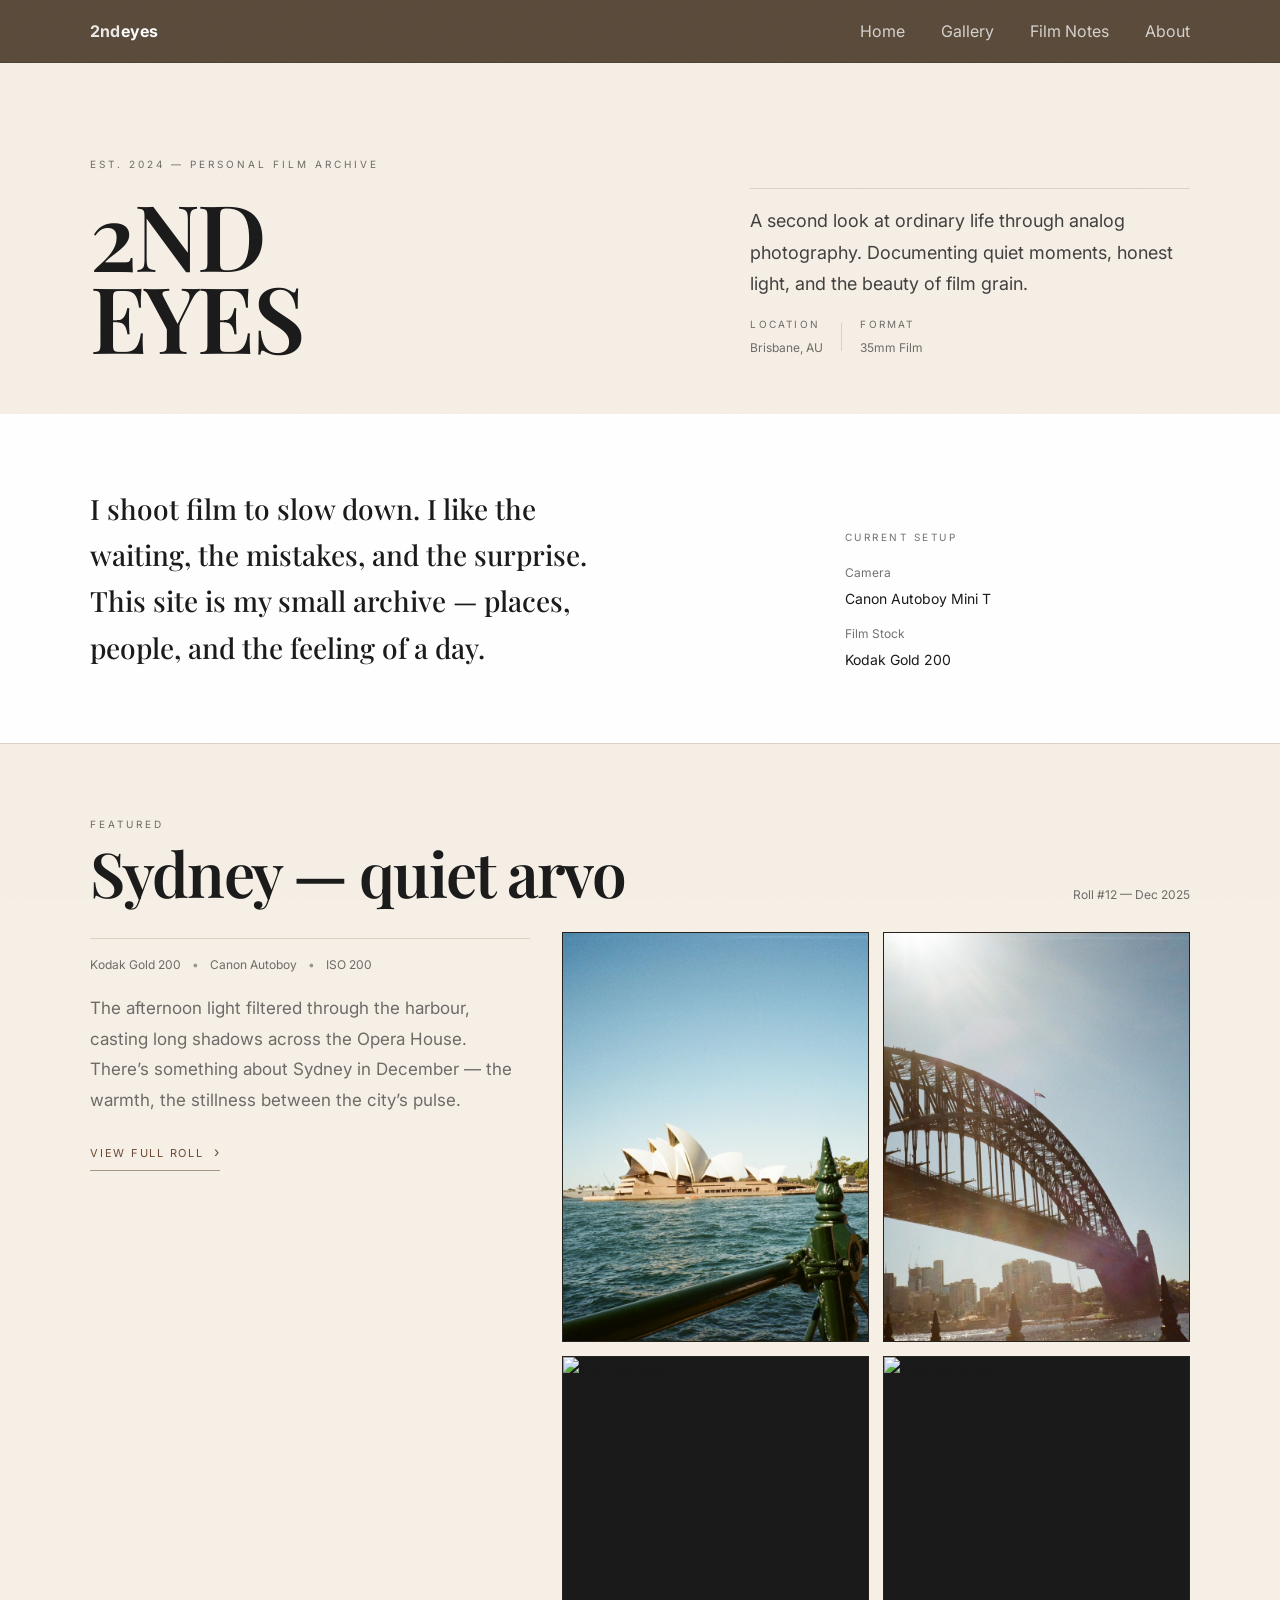
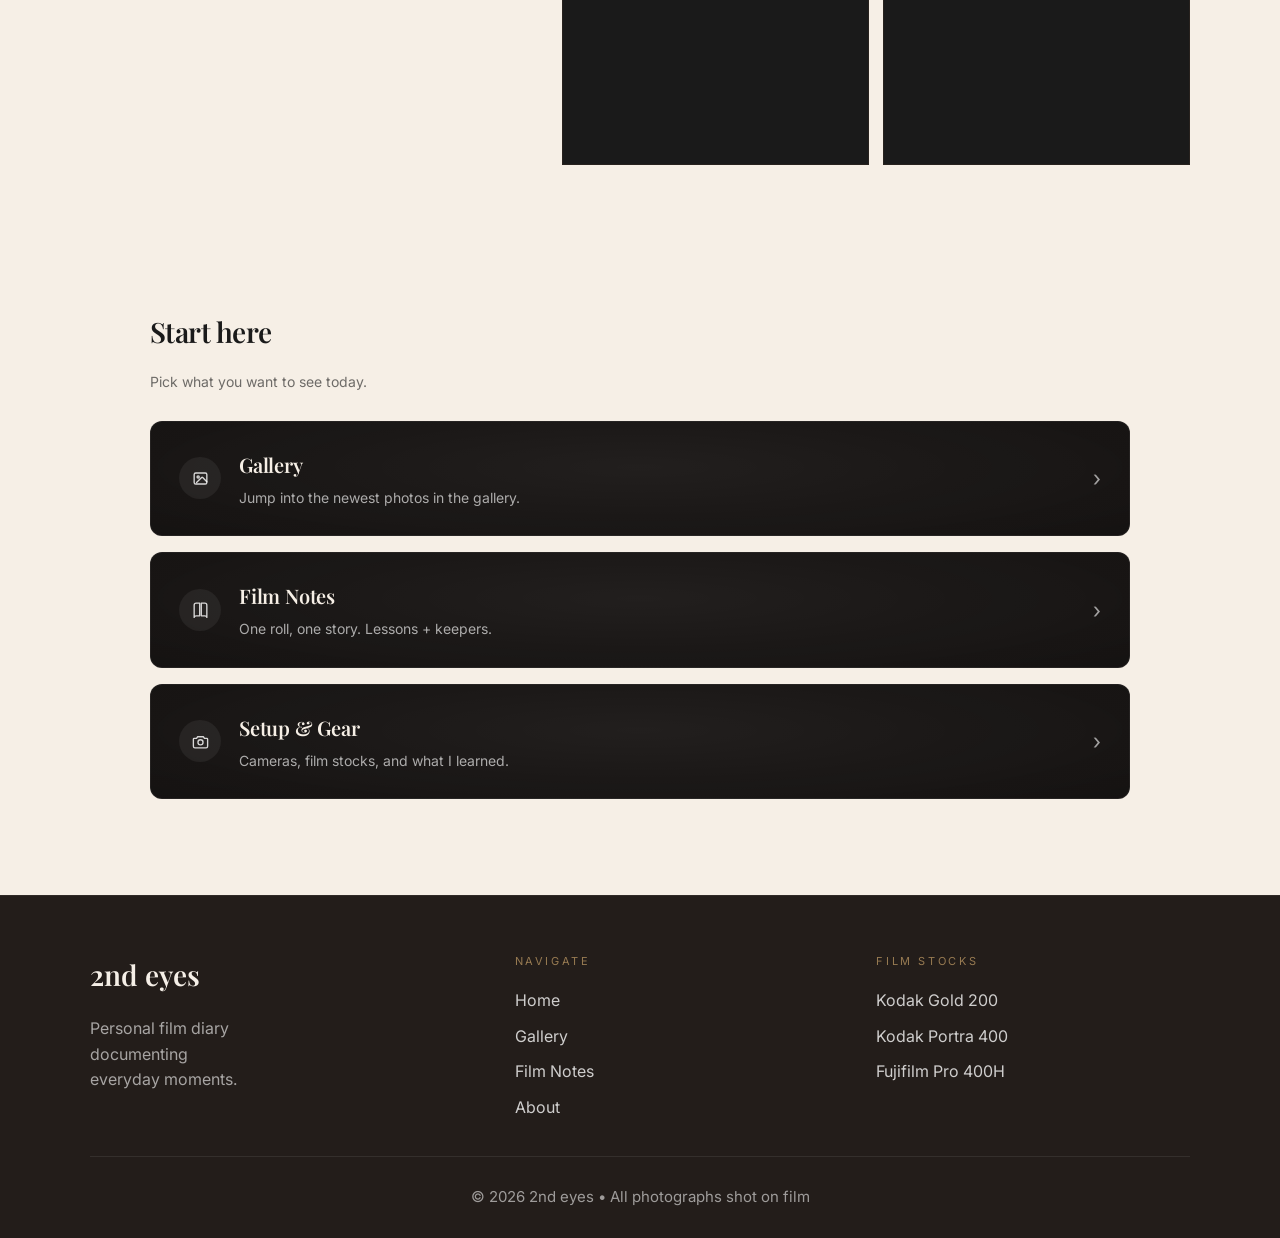
==== index.html @ 4e2528cc "update gallery layout and add new photos" ====
<!DOCTYPE html>
<html lang="en">
    <head>
        <link rel="preconnect" href="https://fonts.googleapis.com" />
        <link rel="preconnect" href="https://fonts.gstatic.com" crossorigin />
        <link
            href="https://fonts.googleapis.com/css2?family=Inter:wght@400;500;600;700&family=Playfair+Display:wght@500;600;700&display=swap"
            rel="stylesheet"
        />
        <meta charset="utf-8" />
        <meta name="viewport" content="width=device-width, initial-scale=1" />
        <title>2nd eyes — Film Diary</title>
        <link rel="stylesheet" href="css/base.css" />
        <link rel="stylesheet" href="css/layout.css" />
        <link rel="stylesheet" href="css/components.css" />
        <link rel="stylesheet" href="css/pages/home.css" />
    </head>
    <body>
        <header class="site-header">
            <div class="container header-inner">
                <a class="brand" href="index.html">
                    <span class="brand-mark">2nd</span
                    ><span class="brand-name">eyes</span>
                </a>

                <nav class="nav">
                    <a href="index.html">Home</a>
                    <a href="html/gallery.html">Gallery</a>
                    <a href="html/notes.html">Film Notes</a>
                    <a href="html/about.html">About</a>
                </nav>
            </div>
        </header>

        <main>
            <!-- HERO (editorial) -->
            <section class="home-hero">
                <div class="container home-hero-inner">
                    <div class="hero-left">
                        <p class="hero-kicker">
                            EST. 2024 — PERSONAL FILM ARCHIVE
                        </p>
                        <h1 class="hero-title">
                            2ND<br />
                            EYES
                        </h1>
                    </div>

                    <div class="hero-right">
                        <div class="hero-rule"></div>
                        <p class="hero-lede">
                            A second look at ordinary life through analog
                            photography. Documenting quiet moments, honest
                            light, and the beauty of film grain.
                        </p>

                        <div class="hero-meta">
                            <div class="meta-block">
                                <p class="meta-label">Location</p>
                                <p class="meta-value">Brisbane, AU</p>
                            </div>
                            <span class="meta-divider"></span>
                            <div class="meta-block">
                                <p class="meta-label">Format</p>
                                <p class="meta-value">35mm Film</p>
                            </div>
                        </div>
                    </div>
                </div>
            </section>

            <!-- STATEMENT -->
            <section class="home-statement">
                <div class="container statement-inner">
                    <div class="statement-left">
                        <p class="statement-text">
                            I shoot film to slow down. I like the waiting, the
                            mistakes, and the surprise. This site is my small
                            archive — places, people, and the feeling of a day.
                        </p>
                    </div>

                    <aside class="statement-right">
                        <p class="side-kicker">CURRENT SETUP</p>

                        <div class="side-item">
                            <p class="side-label">Camera</p>
                            <p class="side-value">Canon Autoboy Mini T</p>
                        </div>

                        <div class="side-item">
                            <p class="side-label">Film Stock</p>
                            <p class="side-value">Kodak Gold 200</p>
                        </div>
                    </aside>
                </div>
            </section>

            <!-- FEATURED ROLL -->
            <section class="home-featured">
                <div class="container featured-inner">
                    <header class="featured-head">
                        <div>
                            <p class="featured-kicker">FEATURED</p>
                            <h2 class="featured-title">Sydney — quiet arvo</h2>
                        </div>
                        <p class="featured-date">Roll #12 — Dec 2025</p>
                    </header>

                    <div class="featured-body">
                        <div class="featured-text">
                            <div class="featured-toprule"></div>

                            <p class="featured-spec">
                                Kodak Gold 200 <span>•</span> Canon Autoboy
                                <span>•</span> ISO 200
                            </p>

                            <p class="featured-desc">
                                The afternoon light filtered through the
                                harbour, casting long shadows across the Opera
                                House. There’s something about Sydney in
                                December — the warmth, the stillness between the
                                city’s pulse.
                            </p>

                            <a
                                class="featured-link"
                                href="html/notes.html#roll-01"
                            >
                                View full roll <span class="arrow">›</span>
                            </a>
                        </div>

                        <div class="featured-grid">
                            <a class="shot" href="html/gallery.html">
                                <img
                                    src="assets/sydney/IMG_2700.JPG"
                                    alt="Sydney shot 1"
                                />
                            </a>
                            <a class="shot" href="html/gallery.html">
                                <img
                                    src="assets/sydney/IMG_2701.JPG"
                                    alt="Sydney shot 2"
                                />
                            </a>
                            <a class="shot" href="html/gallery.html">
                                <img
                                    src="assets/syd1.jpg"
                                    alt="Sydney shot 3"
                                />
                            </a>
                            <a class="shot" href="html/gallery.html">
                                <img
                                    src="assets/river1.jpg"
                                    alt="Sydney shot 4"
                                />
                            </a>
                        </div>
                    </div>
                </div>
            </section>

            <!-- START HERE (像 Figma 的三條深色選單) -->
            <!-- START HERE (像 Figma 的三條深色選單) -->
            <section class="home-start">
                <div class="container">
                    <div class="section-head">
                        <h2>Start here</h2>
                        <p class="muted">Pick what you want to see today.</p>
                    </div>

                    <div class="start-list">
                        <a class="start-item" href="html/gallery.html#latest">
                            <div class="start-left">
                                <span class="start-icon" aria-hidden="true">
                                    <svg
                                        viewBox="0 0 24 24"
                                        fill="none"
                                        stroke="currentColor"
                                        stroke-width="1.7"
                                        stroke-linecap="round"
                                        stroke-linejoin="round"
                                    >
                                        <rect
                                            x="4"
                                            y="5"
                                            width="16"
                                            height="14"
                                            rx="2"
                                        ></rect>
                                        <circle cx="9" cy="10" r="1.4"></circle>
                                        <path
                                            d="M20 16l-5.2-5.2a1 1 0 0 0-1.4 0L7 17"
                                        ></path>
                                    </svg>
                                </span>
                                <div>
                                    <h3>Gallery</h3>
                                    <p>
                                        Jump into the newest photos in the
                                        gallery.
                                    </p>
                                </div>
                            </div>
                            <span class="start-arrow">›</span>
                        </a>

                        <a class="start-item" href="html/notes.html">
                            <div class="start-left">
                                <span class="start-icon" aria-hidden="true">
                                    <svg
                                        viewBox="0 0 24 24"
                                        fill="none"
                                        stroke="currentColor"
                                        stroke-width="1.7"
                                        stroke-linecap="round"
                                        stroke-linejoin="round"
                                    >
                                        <path
                                            d="M4 6.5A2.5 2.5 0 0 1 6.5 4H11v16H6.5A2.5 2.5 0 0 0 4 22z"
                                        ></path>
                                        <path
                                            d="M20 6.5A2.5 2.5 0 0 0 17.5 4H13v16h4.5A2.5 2.5 0 0 1 20 22z"
                                        ></path>
                                    </svg>
                                </span>
                                <div>
                                    <h3>Film Notes</h3>
                                    <p>
                                        One roll, one story. Lessons + keepers.
                                    </p>
                                </div>
                            </div>
                            <span class="start-arrow">›</span>
                        </a>

                        <a class="start-item" href="html/about.html#gear">
                            <div class="start-left">
                                <span class="start-icon" aria-hidden="true">
                                    <svg
                                        viewBox="0 0 24 24"
                                        fill="none"
                                        stroke="currentColor"
                                        stroke-width="1.7"
                                        stroke-linecap="round"
                                        stroke-linejoin="round"
                                    >
                                        <path
                                            d="M4 8h3l1.4-2h7.2L17 8h3a1 1 0 0 1 1 1v9a2 2 0 0 1-2 2H5a2 2 0 0 1-2-2V9a1 1 0 0 1 1-1z"
                                        ></path>
                                        <circle
                                            cx="12"
                                            cy="13"
                                            r="3.2"
                                        ></circle>
                                    </svg>
                                </span>
                                <div>
                                    <h3>Setup &amp; Gear</h3>
                                    <p>
                                        Cameras, film stocks, and what I
                                        learned.
                                    </p>
                                </div>
                            </div>
                            <span class="start-arrow">›</span>
                        </a>
                    </div>
                </div>
            </section>
        </main>

        <footer class="site-footer">
            <div class="container footer-inner">
                <div class="footer-top">
                    <div class="footer-brand">
                        <a class="footer-logo" href="index.html">2nd eyes</a>
                        <p class="footer-desc">
                            Personal film diary documenting everyday moments.
                        </p>
                    </div>

                    <div class="footer-col">
                        <p class="footer-heading">Navigate</p>
                        <nav class="footer-nav">
                            <a href="index.html">Home</a>
                            <a href="html/gallery.html">Gallery</a>
                            <a href="html/notes.html">Film Notes</a>
                            <a href="html/about.html">About</a>
                        </nav>
                    </div>

                    <div class="footer-col">
                        <p class="footer-heading">Film Stocks</p>
                        <div class="footer-list">
                            <p>Kodak Gold 200</p>
                            <p>Kodak Portra 400</p>
                            <p>Fujifilm Pro 400H</p>
                        </div>
                    </div>
                </div>

                <div class="footer-bottom">
                    <p>
                        © <span id="year"></span> 2nd eyes • All photographs
                        shot on film
                    </p>
                </div>
            </div>
        </footer>

        <script src="app.js"></script>
    </body>
</html>
---- css/base.css ----
:root {
    --font-sans: "Inter", system-ui, -apple-system, BlinkMacSystemFont,
        "Segoe UI", sans-serif;
    --font-serif: "Playfair Display", Georgia, serif;
    /* background */
    --bg: #f6efe6; /* 奶油白 */
    --bg-soft: #efe4d7; /* 淺一階 */

    /* paper/card */
    --paper: #ffffff; /* 卡片白 */
    --paper-soft: #fbf6ef;

    /* text */
    --text: #1a1a1a; /* 深灰黑 */
    --muted: rgba(26, 26, 26, 0.62);

    /* accent (coffee / film) */
    --accent: #6b4a34; /* 咖啡色 */
    --line: rgba(107, 74, 52, 0.18);

    /* layout */
    --radius: 18px;
    --max-width: 1100px;

    /* shadow (更乾淨，別太黑) */
    --shadow: 0 18px 50px rgba(0, 0, 0, 0.08);

    /* borders */
    --border: rgba(0, 0, 0, 0.1);
    --border-strong: rgba(0, 0, 0, 0.18);
}

* {
    box-sizing: border-box;
}

html {
    -webkit-font-smoothing: antialiased;
    -moz-osx-font-smoothing: grayscale;
}

body {
    margin: 0;
    font-family: "Inter", system-ui, sans-serif;
    background: var(--bg);
    color: var(--text);
    line-height: 1.65;
    padding-top: 64px;
    -webkit-font-smoothing: antialiased;
    text-rendering: optimizeLegibility;
}

/* 全站連結：不要底線，hover 才有變化 */
a {
    color: inherit;
    text-decoration: none;
}
a:hover {
    text-decoration: none; /* 你說不要底線 */
}

img {
    display: block;
    max-width: 100%;
}

.muted {
    color: var(--muted);
}

/* NEW: film grain (more organic, less “scanline”) */
body::before {
    content: "";
    position: fixed;
    inset: 0;
    pointer-events: none;
    z-index: 9999;
    opacity: 0.06;
    mix-blend-mode: normal;
    background-image: url("data:image/svg+xml,%3Csvg xmlns='http://www.w3.org/2000/svg' width='140' height='140'%3E%3Cfilter id='n'%3E%3CfeTurbulence type='fractalNoise' baseFrequency='.9' numOctaves='3' stitchTiles='stitch'/%3E%3C/filter%3E%3Crect width='140' height='140' filter='url(%23n)' opacity='.40'/%3E%3C/svg%3E");
}

/* subtle selection */
::selection {
    background: rgba(201, 163, 106, 0.18);
}

h1, h2, h3 {
    font-family: "Cormorant Garamond", serif;
    letter-spacing: -0.02em;
}
---- css/layout.css ----
.container {
    width: min(var(--max-width), calc(100% - 32px));
    margin: 0 auto;
}

/* header */

.site-header {
    position: fixed; /* <- fixed 才是永遠固定 */
    top: 0;
    left: 0; /* 保險 */
    right: 0; /* 保險 */
    width: 100%; /* 重點：整條滿版 */
    display: block; /* 保險 */

    background: #5a4a3a; /* 你想要的那個深棕 */
    border-bottom: 1px solid rgba(0, 0, 0, 0.12);

    backdrop-filter: none; /* 不要 blur */
    z-index: 1000;
}

.header-inner {
    display: flex;
    align-items: center;
    justify-content: space-between;
    padding: 18px 0;
}

/* section */
.section {
    padding: 36px 0;
}

.page-head {
    padding: 32px 0 12px;
}
---- css/components.css ----
/* brand */
.brand {
    color: rgba(255, 255, 255, 0.88); /* 米白 */
    font-weight: 700;
    letter-spacing: 0.2px;
}
.brand-mark {
    color: inherit;
}

.brand-name {
    color: #ffffff;
}

/* nav */
.nav {
    display: flex;
    gap: 36px;
    flex-wrap: nowrap;
}

.nav a {
    color: rgba(255, 255, 255, 0.75);
    padding: 0; /* 不要 pill */
    border-radius: 0;
    background: transparent;
    text-decoration: none;
}

.nav a:hover {
    color: rgba(255, 255, 255, 0.92);
    text-decoration: none; /* 重要：壓掉你全域 a:hover 的 underline */
}

.nav a.active {
    color: rgba(255, 255, 255, 0.92);
    font-weight: 600;
    text-decoration: none;
}

/* buttons */
.btn {
    padding: 10px 14px;
    border-radius: 999px;
    border: 1px solid var(--line);
    background: rgba(201, 163, 106, 0.15);
    color: var(--text);
    cursor: pointer;
}

.btn.ghost {
    background: transparent;
}

/* cards */
.card {
    background: var(--paper);
    border-radius: var(--radius);
    padding: 16px;
    box-shadow: var(--shadow);
}

.film-frame {
    background: var(--paper);
    border: 1px solid var(--border);
    box-shadow: var(--shadow);
}

/* film holes (left side) */
.film-frame::before {
    content: "";
    position: absolute;
    left: 12px;
    top: 14px;
    bottom: 14px;
    width: 10px;
    border-radius: 999px;
    background: repeating-linear-gradient(
        to bottom,
        rgba(0, 0, 0, 0.55) 0 10px,
        transparent 10px 18px
    );
    opacity: 0.55;
}

/* inner padding zone */
.film-frame .film-inner {
    padding: 18px 18px 18px 36px;
}

.title-link {
    display: inline-block;
    transition: transform 0.18s ease, opacity 0.18s ease;
    transform-origin: left center;
}
.title-link:hover {
    transform: scale(1.03);
}

/* ======================
   Footer
   ====================== */

   .site-footer {
    background: #231d1a;
    color: rgba(255, 255, 255, 0.82);
    padding: 56px 0 28px;
    border-top: 1px solid rgba(255, 255, 255, 0.06);
}

.footer-inner {
    display: flex;
    flex-direction: column;
    gap: 36px;
}

.footer-top {
    display: grid;
    grid-template-columns: 1.2fr 1fr 1fr;
    gap: 48px;
    align-items: start;
}

.footer-logo {
    font-family: var(--font-serif);
    font-size: 28px;
    font-weight: 600;
    color: #f5efe7;
    text-decoration: none;
    display: inline-block;
    margin-bottom: 18px;
}

.footer-desc {
    margin: 0;
    max-width: 16ch;
    font-family: var(--font-sans);
    font-size: 16px;
    line-height: 1.6;
    color: rgba(255, 255, 255, 0.6);
}

.footer-heading {
    margin: 0 0 18px;
    font-family: var(--font-sans);
    font-size: 11px;
    letter-spacing: 0.24em;
    text-transform: uppercase;
    color: rgba(201, 163, 106, 0.7);
}

.footer-nav,
.footer-list {
    display: flex;
    flex-direction: column;
    gap: 10px;
}

.footer-nav a,
.footer-list p {
    margin: 0;
    font-family: var(--font-sans);
    font-size: 16px;
    line-height: 1.6;
    color: rgba(255, 255, 255, 0.78);
    text-decoration: none;
}

.footer-nav a:hover {
    color: #c9a36a;
}

.footer-bottom {
    border-top: 1px solid rgba(255, 255, 255, 0.08);
    padding-top: 28px;
    text-align: center;
}

.footer-bottom p {
    margin: 0;
    font-family: var(--font-sans);
    font-size: 15px;
    color: rgba(255, 255, 255, 0.56);
}

/* responsive */
@media (max-width: 900px) {
    .footer-top {
        grid-template-columns: 1fr;
        gap: 32px;
    }

    .footer-desc {
        max-width: 28ch;
    }

    .footer-bottom {
        text-align: left;
    }
}
---- css/pages/home.css ----
/* ===========================
   Home — Figma editorial layout
   (paste at bottom of home.css)
   =========================== */

/* Sections */
.home-hero,
.home-featured,
.home-start {
    background: var(--bg);
}

.home-hero {
    padding: 92px 0 56px;
}

.home-statement {
    background: var(--paper);
    padding: 72px 0;
}

.home-featured {
    border-top: 1px solid var(--line);
    padding: 72px 0;
}

.home-start {
    padding: 72px 0 96px;
}
.home-start .container {
    max-width: 980px;
}

/* === 12-col grid === */
.home-hero-inner,
.statement-inner,
.featured-body {
    display: grid;
    grid-template-columns: repeat(12, minmax(0, 1fr));
    gap: 32px;
    align-items: end;
}

/* HERO */
.hero-left {
    grid-column: 1 / span 7;
}

.hero-right {
    grid-column: 8 / span 5;
    display: flex;
    flex-direction: column;
    gap: 16px;
}

.hero-kicker {
    font-size: 10px;
    letter-spacing: 0.3em;
    text-transform: uppercase;
    color: var(--muted);
    margin: 0 0 20px;
}

.hero-title {
    margin: 0;
    font-family: var(--font-serif);
    font-size: 92px;
    font-weight: 600;
    line-height: 0.9;
    letter-spacing: -0.03em;
    color: var(--text);
}

.hero-rule {
    border-top: 1px solid var(--line);
}

.hero-lede {
    margin: 0;
    font-family: var(--font-sans);
    font-size: 18px;
    font-weight: 400;
    color: var(--text);
    opacity: 0.82;
    line-height: 1.75;
    max-width: 44ch;
}
.hero-meta {
    display: flex;
    align-items: center;
    gap: 18px;
}

.hero-kicker,
.meta-label,
.meta-value,
.side-kicker,
.side-label,
.side-value,
.featured-kicker,
.featured-date,
.featured-spec,
.featured-link,
.section-head .muted {
    font-family: var(--font-sans);
}

.meta-label {
    font-size: 10px;
    letter-spacing: 0.22em;
    text-transform: uppercase;
    color: var(--muted);
    margin: 0 0 6px;
}

.meta-value {
    margin: 0;
    font-size: 12px;
    color: var(--muted);
}

.meta-divider {
    width: 1px;
    height: 28px;
    background: var(--line);
}

/* STATEMENT */
.statement-left {
    grid-column: 1 / span 8;
}

.statement-right {
    grid-column: 9 / span 4;
}

.statement-text {
    margin: 0;
    font-family: var(--font-serif);
    font-size: 28px;
    font-weight: 500;
    line-height: 1.65;
    color: var(--text);
    max-width: 30ch;
}

.side-kicker {
    margin: 0 0 18px;
    font-size: 10px;
    letter-spacing: 0.25em;
    text-transform: uppercase;
    color: var(--muted);
}

.side-item + .side-item {
    margin-top: 14px;
}

.side-label {
    margin: 0 0 4px;
    font-size: 12px;
    color: var(--muted);
}

.side-value {
    margin: 0;
    font-size: 14px;
    color: var(--text);
}

/* FEATURED */
.featured-head {
    display: flex;
    align-items: flex-end;
    justify-content: space-between;
    gap: 24px;
    margin-bottom: 28px;
}

.featured-kicker {
    margin: 0 0 10px;
    font-size: 10px;
    letter-spacing: 0.3em;
    text-transform: uppercase;
    color: var(--muted);
}

.featured-title {
    margin: 0;
    font-family: var(--font-serif);
    font-size: 62px;
    font-weight: 600;
    line-height: 1;
    letter-spacing: -0.03em;
    color: var(--text);
}

.featured-date {
    margin: 0;
    font-size: 12px;
    color: var(--muted);
}

.featured-text {
    grid-column: 1 / span 5;
    padding-top: 6px;
}

.featured-toprule {
    border-top: 1px solid var(--line);
    margin-bottom: 16px;
}

.featured-spec {
    margin: 0 0 18px;
    font-size: 12px;
    color: var(--muted);
}

.featured-spec span {
    opacity: 0.7;
    padding: 0 8px;
}
.featured-desc {
    margin: 0 0 22px;
    font-family: var(--font-sans);
    font-size: 17px;
    line-height: 1.8;
    color: var(--muted);
    max-width: 42ch;
}

.featured-link {
    display: inline-flex;
    align-items: center;
    gap: 10px;
    font-size: 11px;
    letter-spacing: 0.16em;
    text-transform: uppercase;
    color: var(--accent);
    border-bottom: 1px solid rgba(107, 74, 52, 0.55);
    padding-bottom: 6px;
    text-decoration: none;
}

.featured-link:hover {
    color: var(--text);
    border-bottom-color: var(--text);
}

.featured-link .arrow {
    font-size: 14px;
    transform: translateY(-1px);
}

.featured-grid {
    grid-column: 6 / span 7;
    display: grid;
    grid-template-columns: repeat(2, 1fr);
    gap: 14px;
}

.shot {
    display: block;
    background: #1a1a1a;
    border: 1px solid var(--line);
    overflow: hidden;
    aspect-ratio: 3 / 4;
}

.shot img {
    width: 100%;
    height: 100%;
    object-fit: cover;
    display: block;
}

/* START LIST */
.start-list {
    display: grid;
    gap: 16px;
    margin-top: 28px;
}

.start-item {
    display: flex;
    justify-content: space-between;
    align-items: center;
    gap: 18px;
    color: var(--bg);
    padding: 26px 28px;
    border-radius: 12px;
    border: 1px solid rgba(255, 255, 255, 0.06);
    text-decoration: none;
}

.start-left {
    display: flex;
    align-items: center;
    gap: 18px;
}

.start-icon {
    width: 42px;
    height: 42px;
    border-radius: 999px;
    display: grid;
    place-items: center;
    background: rgba(255, 255, 255, 0.06);
    color: rgba(255, 255, 255, 0.82);
    flex-shrink: 0;
    transition: background 180ms ease, color 180ms ease, border-color 180ms ease;
}

.start-icon svg {
    width: 19px;
    height: 19px;
    display: block;
}

.start-item h3 {
    margin: 0 0 6px;
    font-family: var(--font-serif);
    font-size: 20px;
    font-weight: 600;
    letter-spacing: -0.01em;
}

.start-item p {
    margin: 0;
    font-family: var(--font-sans);
    font-size: 14px;
    line-height: 1.6;
    color: rgba(255, 255, 255, 0.64);
}

.start-arrow {
    color: rgba(255, 255, 255, 0.6);
    font-size: 22px;
}

/* Responsive */
@media (max-width: 900px) {
    .hero-left,
    .hero-right,
    .statement-left,
    .statement-right,
    .featured-text,
    .featured-grid {
        grid-column: 1 / -1;
    }

    .home-hero {
        padding: 72px 0 48px;
    }

    .hero-title {
        font-size: 64px;
    }

    .statement-text {
        font-size: 22px;
    }

    .featured-title {
        font-size: 42px;
    }

    .start-item {
        padding: 22px 20px;
    }
}

.featured-body {
    align-items: start;
}


/* Start item hover polish */
.start-item {
    background: radial-gradient(
            120% 160% at 50% 40%,
            rgba(255, 255, 255, 0.06) 0%,
            rgba(255, 255, 255, 0.02) 40%,
            rgba(0, 0, 0, 0.55) 100%
        ),
        #141110;
}

.start-item:hover {
    transform: translateY(-2px);

    border-color: rgba(255, 255, 255, 0.12);

    background: radial-gradient(
            120% 160% at 50% 40%,
            rgba(255, 255, 255, 0.07) 0%,
            rgba(255, 255, 255, 0.02) 40%,
            rgba(0, 0, 0, 0.6) 100%
        ),
        #141110;

    box-shadow: 0 26px 70px rgba(0, 0, 0, 0.28);
}

.start-item:hover .start-icon {
    background: rgba(201, 163, 106, 0.15);
    color: #c9a36a;
}
.start-arrow {
    transition: transform 180ms ease, color 180ms ease;
}
.start-item:hover .start-arrow {
    transform: translateX(6px);
    color: #c9a36a;
}

/* ======================
START HERE HEADER
   ====================== */
   .section-head h2 {
    font-family: var(--font-serif);
    font-size: 28px;
    font-weight: 600;
    letter-spacing: -0.02em;
    margin: 0 0 8px;
}

.section-head .muted {
    font-size: 14px;
    color: var(--muted);
}
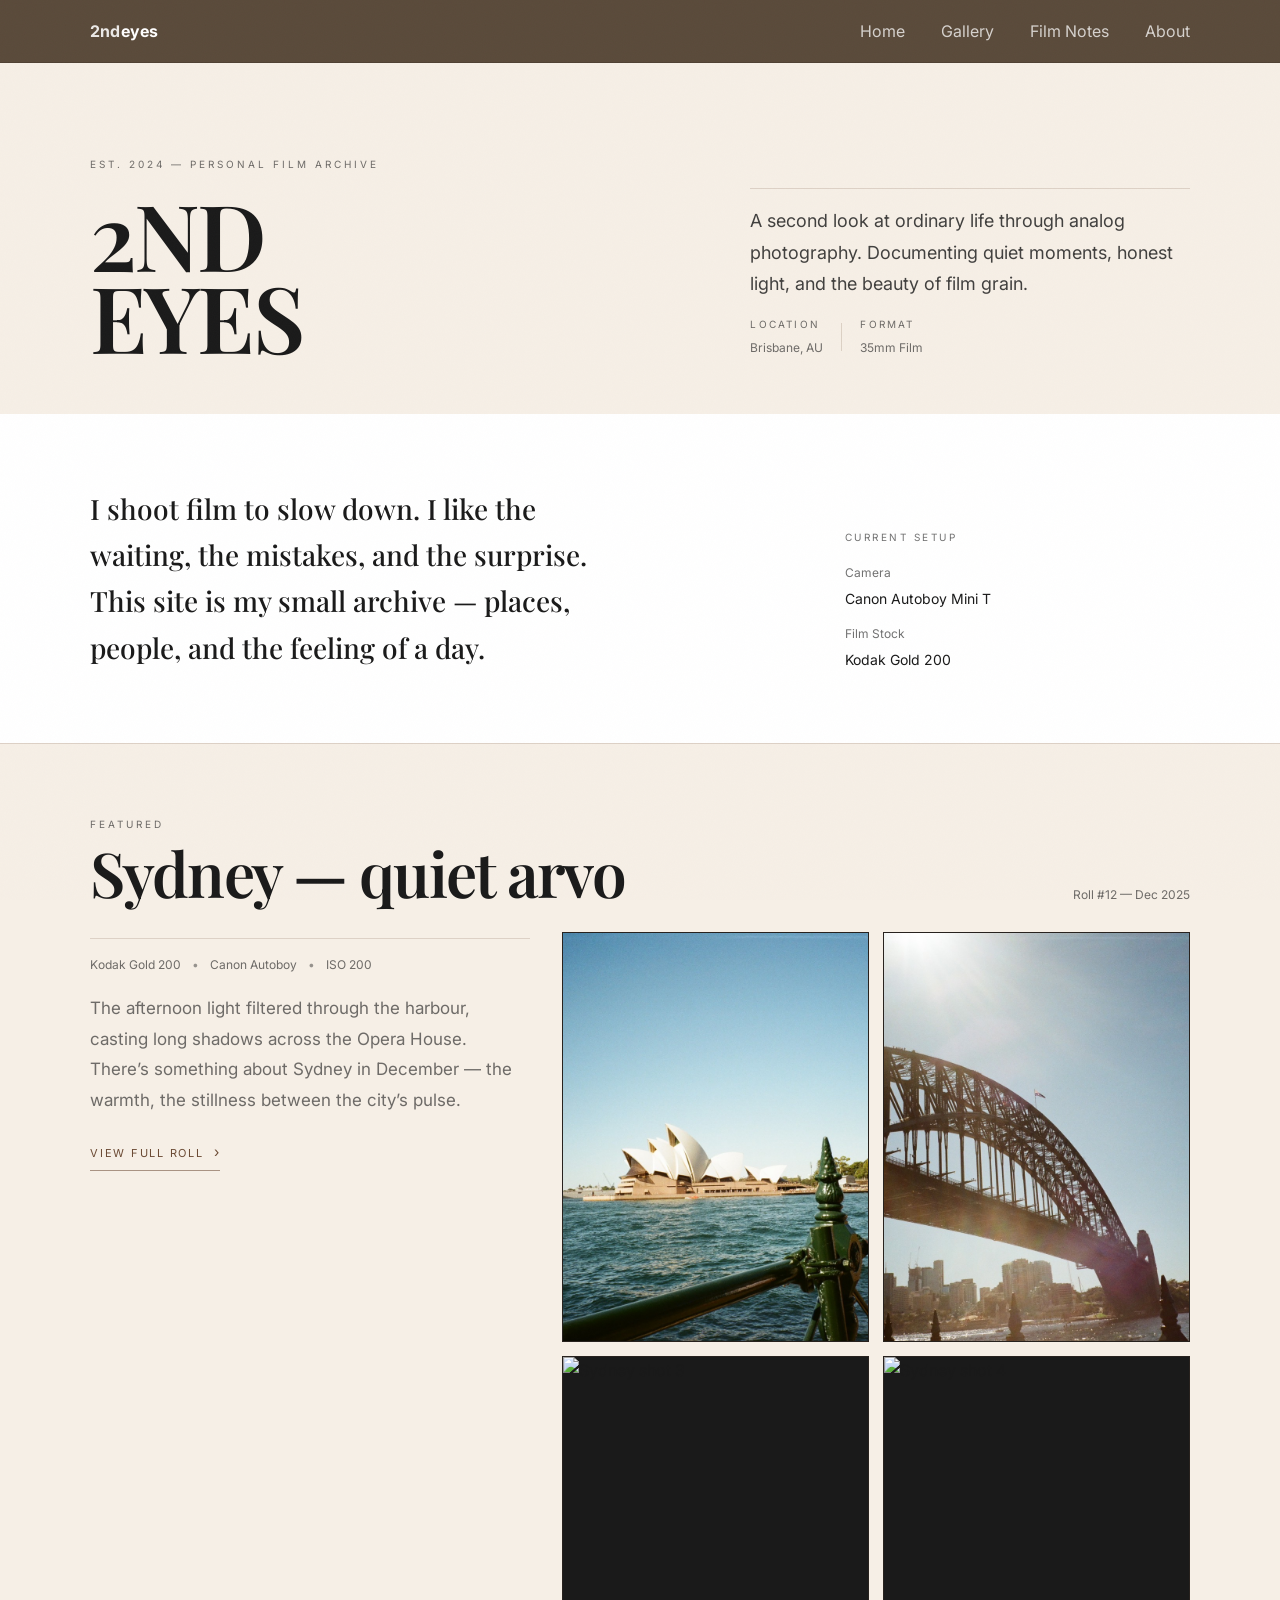
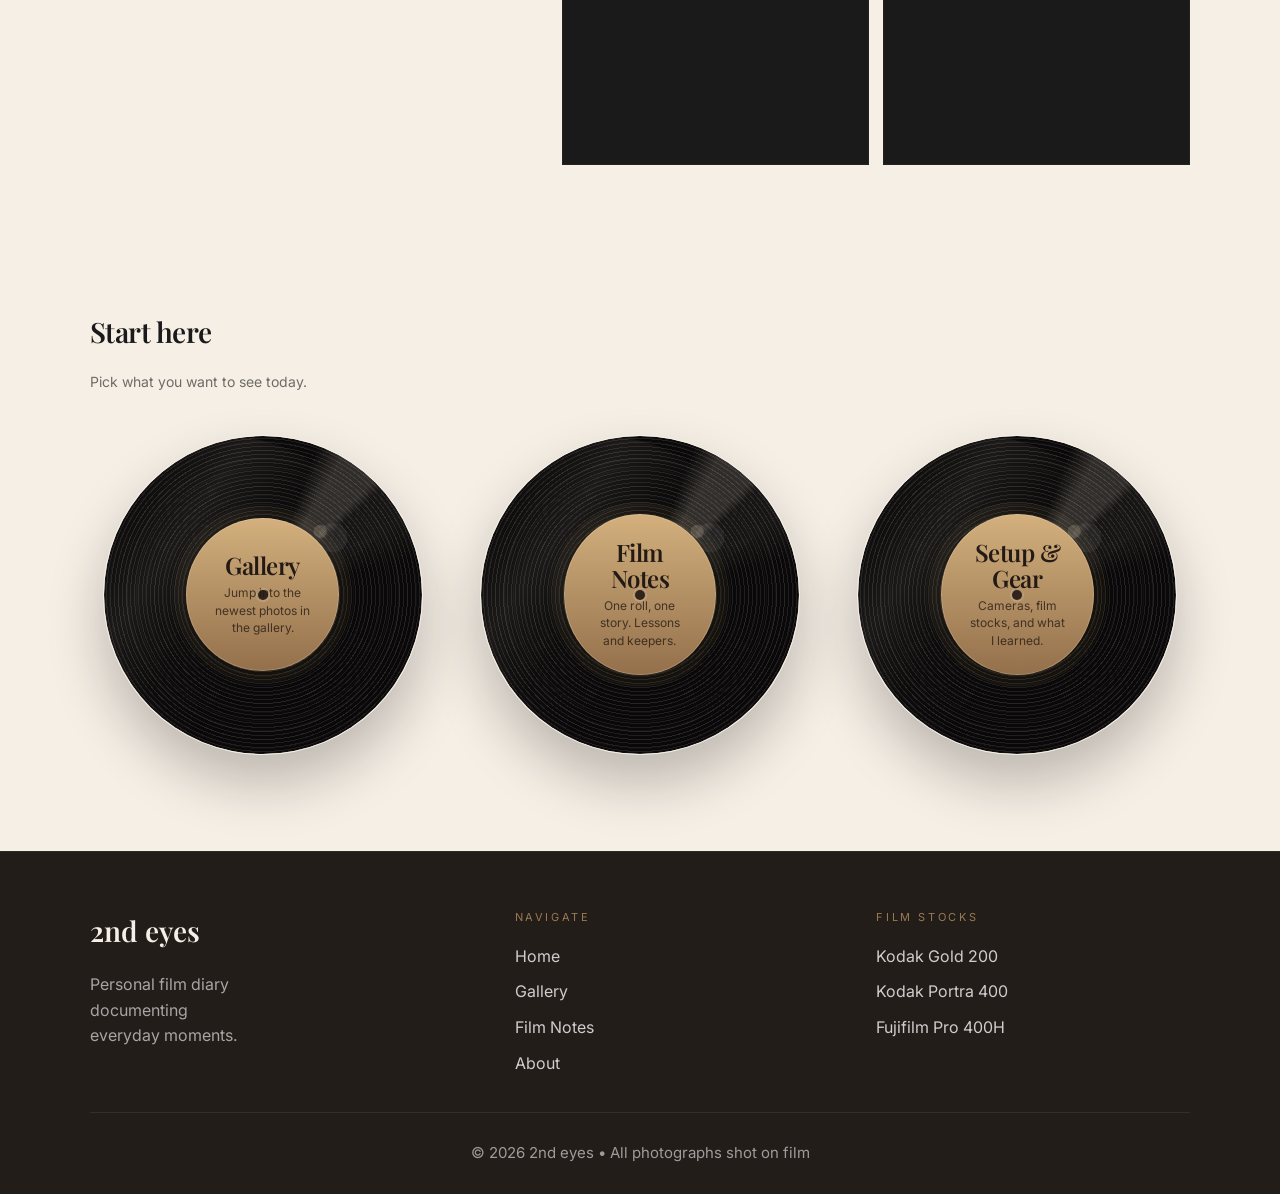
==== commit 4e110a51: "Refine homepage vinyl navigation" ====
--- a/index.html
+++ b/index.html
@@ -9,6 +9,11 @@
         />
         <meta charset="utf-8" />
         <meta name="viewport" content="width=device-width, initial-scale=1" />
+        <meta name="theme-color" content="#5a4a3a" />
+        <link rel="icon" type="image/svg+xml" href="assets/icons/favicon.svg" />
+        <link rel="icon" type="image/png" sizes="32x32" href="assets/icons/favicon-32.png" />
+        <link rel="apple-touch-icon" sizes="180x180" href="assets/icons/apple-touch-icon.png" />
+        <link rel="manifest" href="manifest.webmanifest" />
         <title>2nd eyes — Film Diary</title>
         <link rel="stylesheet" href="css/base.css" />
         <link rel="stylesheet" href="css/layout.css" />
@@ -172,100 +177,46 @@
                     </div>
 
                     <div class="start-list">
-                        <a class="start-item" href="html/gallery.html#latest">
-                            <div class="start-left">
-                                <span class="start-icon" aria-hidden="true">
-                                    <svg
-                                        viewBox="0 0 24 24"
-                                        fill="none"
-                                        stroke="currentColor"
-                                        stroke-width="1.7"
-                                        stroke-linecap="round"
-                                        stroke-linejoin="round"
-                                    >
-                                        <rect
-                                            x="4"
-                                            y="5"
-                                            width="16"
-                                            height="14"
-                                            rx="2"
-                                        ></rect>
-                                        <circle cx="9" cy="10" r="1.4"></circle>
-                                        <path
-                                            d="M20 16l-5.2-5.2a1 1 0 0 0-1.4 0L7 17"
-                                        ></path>
-                                    </svg>
+                        <a class="start-item vinyl-disc" href="html/gallery.html#latest">
+                            <span class="vinyl-surface" aria-hidden="true">
+                                <span class="vinyl-grooves"></span>
+                                <span class="vinyl-sheen"></span>
+                                <span class="vinyl-mark"></span>
+                            </span>
+                            <span class="disc-label">
+                                <span class="disc-title">Gallery</span>
+                                <span class="disc-desc">
+                                    Jump into the newest photos in the gallery.
                                 </span>
-                                <div>
-                                    <h3>Gallery</h3>
-                                    <p>
-                                        Jump into the newest photos in the
-                                        gallery.
-                                    </p>
-                                </div>
-                            </div>
-                            <span class="start-arrow">›</span>
+                            </span>
                         </a>
 
-                        <a class="start-item" href="html/notes.html">
-                            <div class="start-left">
-                                <span class="start-icon" aria-hidden="true">
-                                    <svg
-                                        viewBox="0 0 24 24"
-                                        fill="none"
-                                        stroke="currentColor"
-                                        stroke-width="1.7"
-                                        stroke-linecap="round"
-                                        stroke-linejoin="round"
-                                    >
-                                        <path
-                                            d="M4 6.5A2.5 2.5 0 0 1 6.5 4H11v16H6.5A2.5 2.5 0 0 0 4 22z"
-                                        ></path>
-                                        <path
-                                            d="M20 6.5A2.5 2.5 0 0 0 17.5 4H13v16h4.5A2.5 2.5 0 0 1 20 22z"
-                                        ></path>
-                                    </svg>
+                        <a class="start-item vinyl-disc" href="html/notes.html">
+                            <span class="vinyl-surface" aria-hidden="true">
+                                <span class="vinyl-grooves"></span>
+                                <span class="vinyl-sheen"></span>
+                                <span class="vinyl-mark"></span>
+                            </span>
+                            <span class="disc-label">
+                                <span class="disc-title">Film Notes</span>
+                                <span class="disc-desc">
+                                    One roll, one story. Lessons and keepers.
                                 </span>
-                                <div>
-                                    <h3>Film Notes</h3>
-                                    <p>
-                                        One roll, one story. Lessons + keepers.
-                                    </p>
-                                </div>
-                            </div>
-                            <span class="start-arrow">›</span>
+                            </span>
                         </a>
 
-                        <a class="start-item" href="html/about.html#gear">
-                            <div class="start-left">
-                                <span class="start-icon" aria-hidden="true">
-                                    <svg
-                                        viewBox="0 0 24 24"
-                                        fill="none"
-                                        stroke="currentColor"
-                                        stroke-width="1.7"
-                                        stroke-linecap="round"
-                                        stroke-linejoin="round"
-                                    >
-                                        <path
-                                            d="M4 8h3l1.4-2h7.2L17 8h3a1 1 0 0 1 1 1v9a2 2 0 0 1-2 2H5a2 2 0 0 1-2-2V9a1 1 0 0 1 1-1z"
-                                        ></path>
-                                        <circle
-                                            cx="12"
-                                            cy="13"
-                                            r="3.2"
-                                        ></circle>
-                                    </svg>
+                        <a class="start-item vinyl-disc" href="html/about.html#gear">
+                            <span class="vinyl-surface" aria-hidden="true">
+                                <span class="vinyl-grooves"></span>
+                                <span class="vinyl-sheen"></span>
+                                <span class="vinyl-mark"></span>
+                            </span>
+                            <span class="disc-label">
+                                <span class="disc-title">Setup &amp; Gear</span>
+                                <span class="disc-desc">
+                                    Cameras, film stocks, and what I learned.
                                 </span>
-                                <div>
-                                    <h3>Setup &amp; Gear</h3>
-                                    <p>
-                                        Cameras, film stocks, and what I
-                                        learned.
-                                    </p>
-                                </div>
-                            </div>
-                            <span class="start-arrow">›</span>
+                            </span>
                         </a>
                     </div>
                 </div>
--- a/css/base.css
+++ b/css/base.css
@@ -88,4 +88,48 @@
 h1, h2, h3 {
     font-family: "Cormorant Garamond", serif;
     letter-spacing: -0.02em;
-}+}
+
+/* custom cursor (desktop only) */
+@media (hover: hover) and (pointer: fine) {
+    html.has-custom-cursor,
+    html.has-custom-cursor body,
+    html.has-custom-cursor a,
+    html.has-custom-cursor button,
+    html.has-custom-cursor input,
+    html.has-custom-cursor textarea,
+    html.has-custom-cursor select,
+    html.has-custom-cursor [role="button"] {
+        cursor: none !important;
+    }
+
+    .custom-cursor {
+        position: fixed;
+        left: 0;
+        top: 0;
+        width: 16px;
+        height: 16px;
+        border-radius: 50%;
+        pointer-events: none;
+        z-index: 10000;
+        transform: translate(-50%, -50%);
+        background: rgba(107, 74, 52, 0.26);
+        border: 1px solid rgba(107, 74, 52, 0.6);
+        box-shadow: 0 0 0 8px rgba(107, 74, 52, 0.08);
+        transition: width 160ms ease, height 160ms ease, background 160ms ease,
+            border-color 160ms ease, box-shadow 160ms ease, opacity 160ms ease;
+        opacity: 0;
+    }
+
+    .custom-cursor.is-visible {
+        opacity: 1;
+    }
+
+    .custom-cursor.is-active {
+        width: 30px;
+        height: 30px;
+        background: rgba(201, 163, 106, 0.34);
+        border-color: rgba(201, 163, 106, 0.95);
+        box-shadow: 0 0 0 12px rgba(201, 163, 106, 0.14);
+    }
+}
--- a/css/pages/home.css
+++ b/css/pages/home.css
@@ -28,7 +28,7 @@
     padding: 72px 0 96px;
 }
 .home-start .container {
-    max-width: 980px;
+    max-width: 1180px;
 }
 
 /* === 12-col grid === */
@@ -278,65 +278,184 @@
 /* START LIST */
 .start-list {
     display: grid;
-    gap: 16px;
-    margin-top: 28px;
+    grid-template-columns: repeat(3, minmax(0, 1fr));
+    align-items: start;
+    justify-items: center;
+    gap: 32px;
+    margin-top: 42px;
 }
 
 .start-item {
-    display: flex;
-    justify-content: space-between;
-    align-items: center;
-    gap: 18px;
+    position: relative;
+    width: min(100%, 320px);
+    aspect-ratio: 1 / 1;
+    display: grid;
+    place-items: center;
     color: var(--bg);
-    padding: 26px 28px;
-    border-radius: 12px;
+    padding: 0;
+    border-radius: 50%;
     border: 1px solid rgba(255, 255, 255, 0.06);
     text-decoration: none;
-}
-
-.start-left {
-    display: flex;
-    align-items: center;
-    gap: 18px;
-}
-
-.start-icon {
-    width: 42px;
-    height: 42px;
-    border-radius: 999px;
+    overflow: hidden;
+    isolation: isolate;
+    transition:
+        transform 420ms ease,
+        border-color 280ms ease,
+        box-shadow 420ms ease,
+        filter 420ms ease;
+    box-shadow:
+        0 28px 56px rgba(0, 0, 0, 0.24);
+    background: transparent;
+}
+
+.vinyl-surface,
+.start-item::after {
+    position: absolute;
+    inset: 0;
+    border-radius: 50%;
+    pointer-events: none;
+}
+
+.vinyl-surface {
+    z-index: 0;
+    background:
+        radial-gradient(circle at 50% 50%, rgba(10, 8, 8, 0) 0 14%, rgba(10, 8, 8, 0.985) 14% 100%),
+        radial-gradient(circle at 23% 19%, rgba(255, 255, 255, 0.11), transparent 15%),
+        radial-gradient(circle at 76% 68%, rgba(255, 244, 224, 0.05), transparent 12%),
+        linear-gradient(180deg, #26201d 0%, #080707 100%);
+    box-shadow:
+        inset 0 0 0 1px rgba(255, 255, 255, 0.04),
+        0 28px 56px rgba(0, 0, 0, 0.24);
+    transition: filter 420ms ease;
+    transform-origin: center center;
+}
+
+.vinyl-surface::before {
+    content: "";
+    position: absolute;
+    inset: 22px;
+    border-radius: 50%;
+    border: 1px solid rgba(255, 255, 255, 0.06);
+    opacity: 0.8;
+}
+
+.vinyl-grooves,
+.vinyl-sheen,
+.vinyl-mark {
+    position: absolute;
+    inset: 0;
+    border-radius: 50%;
+    pointer-events: none;
+}
+
+.vinyl-grooves {
+    background:
+        repeating-radial-gradient(
+            circle at 50% 50%,
+            rgba(255, 255, 255, 0.11) 0 1px,
+            rgba(0, 0, 0, 0) 1px 4px
+        ),
+        repeating-radial-gradient(
+            circle at 50% 50%,
+            rgba(255, 255, 255, 0.035) 0 1px,
+            rgba(0, 0, 0, 0) 1px 9px
+        );
+    opacity: 0.82;
+    mix-blend-mode: screen;
+}
+
+.vinyl-sheen {
+    background:
+        conic-gradient(
+            from 18deg,
+            rgba(255, 245, 228, 0) 0deg 18deg,
+            rgba(255, 245, 228, 0.3) 28deg 42deg,
+            rgba(255, 245, 228, 0.1) 46deg 60deg,
+            rgba(255, 245, 228, 0) 74deg 360deg
+        );
+    mix-blend-mode: screen;
+    opacity: 0.5;
+    transform: rotate(-16deg);
+}
+
+.vinyl-mark {
+    background:
+        radial-gradient(circle at 68% 30%, rgba(255, 232, 200, 0.28) 0 6px, rgba(255, 232, 200, 0) 7px),
+        radial-gradient(circle at 72% 32%, rgba(255, 255, 255, 0.12) 0 14px, rgba(255, 255, 255, 0) 15px);
+    opacity: 0.55;
+}
+
+.start-item::after {
+    content: "";
+    background:
+        linear-gradient(
+            125deg,
+            rgba(255, 245, 228, 0) 18%,
+            rgba(255, 245, 228, 0.15) 34%,
+            rgba(255, 245, 228, 0.03) 48%,
+            rgba(255, 245, 228, 0) 64%
+        );
+    opacity: 0.48;
+    transform: translateX(-12%);
+    transition: transform 480ms ease, opacity 320ms ease;
+}
+
+.disc-label {
+    position: relative;
+    z-index: 2;
+    width: 48%;
+    aspect-ratio: 1 / 1;
+    border-radius: 50%;
     display: grid;
-    place-items: center;
-    background: rgba(255, 255, 255, 0.06);
-    color: rgba(255, 255, 255, 0.82);
-    flex-shrink: 0;
-    transition: background 180ms ease, color 180ms ease, border-color 180ms ease;
-}
-
-.start-icon svg {
-    width: 19px;
-    height: 19px;
+    align-content: center;
+    justify-items: center;
+    gap: 6px;
+    padding: 26px;
+    text-align: center;
+    background:
+        radial-gradient(circle at 50% 50%, rgba(93, 66, 43, 0.24) 0 6px, transparent 6px),
+        linear-gradient(180deg, #d3b07d 0%, #93704b 100%);
+    box-shadow:
+        inset 0 0 0 1px rgba(255, 245, 226, 0.2),
+        0 0 0 12px rgba(201, 163, 106, 0.06);
+}
+
+.disc-label::before {
+    content: "";
+    position: absolute;
+    inset: 50%;
+    width: 10px;
+    height: 10px;
+    margin: -5px 0 0 -5px;
+    border-radius: 50%;
+    background: #31241d;
+    box-shadow: 0 0 0 2px rgba(255, 246, 228, 0.18);
+}
+
+.disc-title,
+.disc-desc {
     display: block;
-}
-
-.start-item h3 {
-    margin: 0 0 6px;
+    position: relative;
+    z-index: 1;
+}
+
+.disc-title {
+    margin: 0;
+    color: #241a15;
     font-family: var(--font-serif);
-    font-size: 20px;
+    font-size: 24px;
     font-weight: 600;
-    letter-spacing: -0.01em;
-}
-
-.start-item p {
+    line-height: 1.06;
+    letter-spacing: -0.02em;
+}
+
+.disc-desc {
     margin: 0;
     font-family: var(--font-sans);
-    font-size: 14px;
-    line-height: 1.6;
-    color: rgba(255, 255, 255, 0.64);
-}
-
-.start-arrow {
-    color: rgba(255, 255, 255, 0.6);
-    font-size: 22px;
+    font-size: 12px;
+    line-height: 1.45;
+    color: rgba(36, 26, 21, 0.78);
+    max-width: 16ch;
 }
 
 /* Responsive */
@@ -366,8 +485,13 @@
         font-size: 42px;
     }
 
+    .start-list {
+        grid-template-columns: 1fr;
+        gap: 28px;
+    }
+
     .start-item {
-        padding: 22px 20px;
+        width: min(320px, 82vw);
     }
 }
 
@@ -377,42 +501,45 @@
 
 
 /* Start item hover polish */
-.start-item {
-    background: radial-gradient(
-            120% 160% at 50% 40%,
-            rgba(255, 255, 255, 0.06) 0%,
-            rgba(255, 255, 255, 0.02) 40%,
-            rgba(0, 0, 0, 0.55) 100%
-        ),
-        #141110;
-}
-
 .start-item:hover {
-    transform: translateY(-2px);
-
-    border-color: rgba(255, 255, 255, 0.12);
-
-    background: radial-gradient(
-            120% 160% at 50% 40%,
-            rgba(255, 255, 255, 0.07) 0%,
-            rgba(255, 255, 255, 0.02) 40%,
-            rgba(0, 0, 0, 0.6) 100%
-        ),
-        #141110;
-
-    box-shadow: 0 26px 70px rgba(0, 0, 0, 0.28);
-}
-
-.start-item:hover .start-icon {
-    background: rgba(201, 163, 106, 0.15);
-    color: #c9a36a;
-}
-.start-arrow {
-    transition: transform 180ms ease, color 180ms ease;
-}
-.start-item:hover .start-arrow {
-    transform: translateX(6px);
-    color: #c9a36a;
+    transform: translateY(-10px) scale(1.09);
+
+    border-color: rgba(255, 255, 255, 0.1);
+    box-shadow: 0 50px 96px rgba(0, 0, 0, 0.36);
+    filter: brightness(1.04);
+}
+
+.start-item:hover .vinyl-surface {
+    animation: record-spin 2.15s linear infinite;
+    filter: brightness(1.08);
+}
+
+.start-item:hover .vinyl-sheen {
+    opacity: 0.68;
+}
+
+.start-item:hover::after {
+    transform: translateX(12%);
+    opacity: 0.7;
+}
+
+@keyframes record-spin {
+    from {
+        transform: rotate(0deg);
+    }
+    to {
+        transform: rotate(360deg);
+    }
+}
+
+@media (prefers-reduced-motion: reduce) {
+    .start-item,
+    .vinyl-surface,
+    .start-item::after {
+        transition: none;
+        animation: none !important;
+        transform: none !important;
+    }
 }
 
 /* ======================
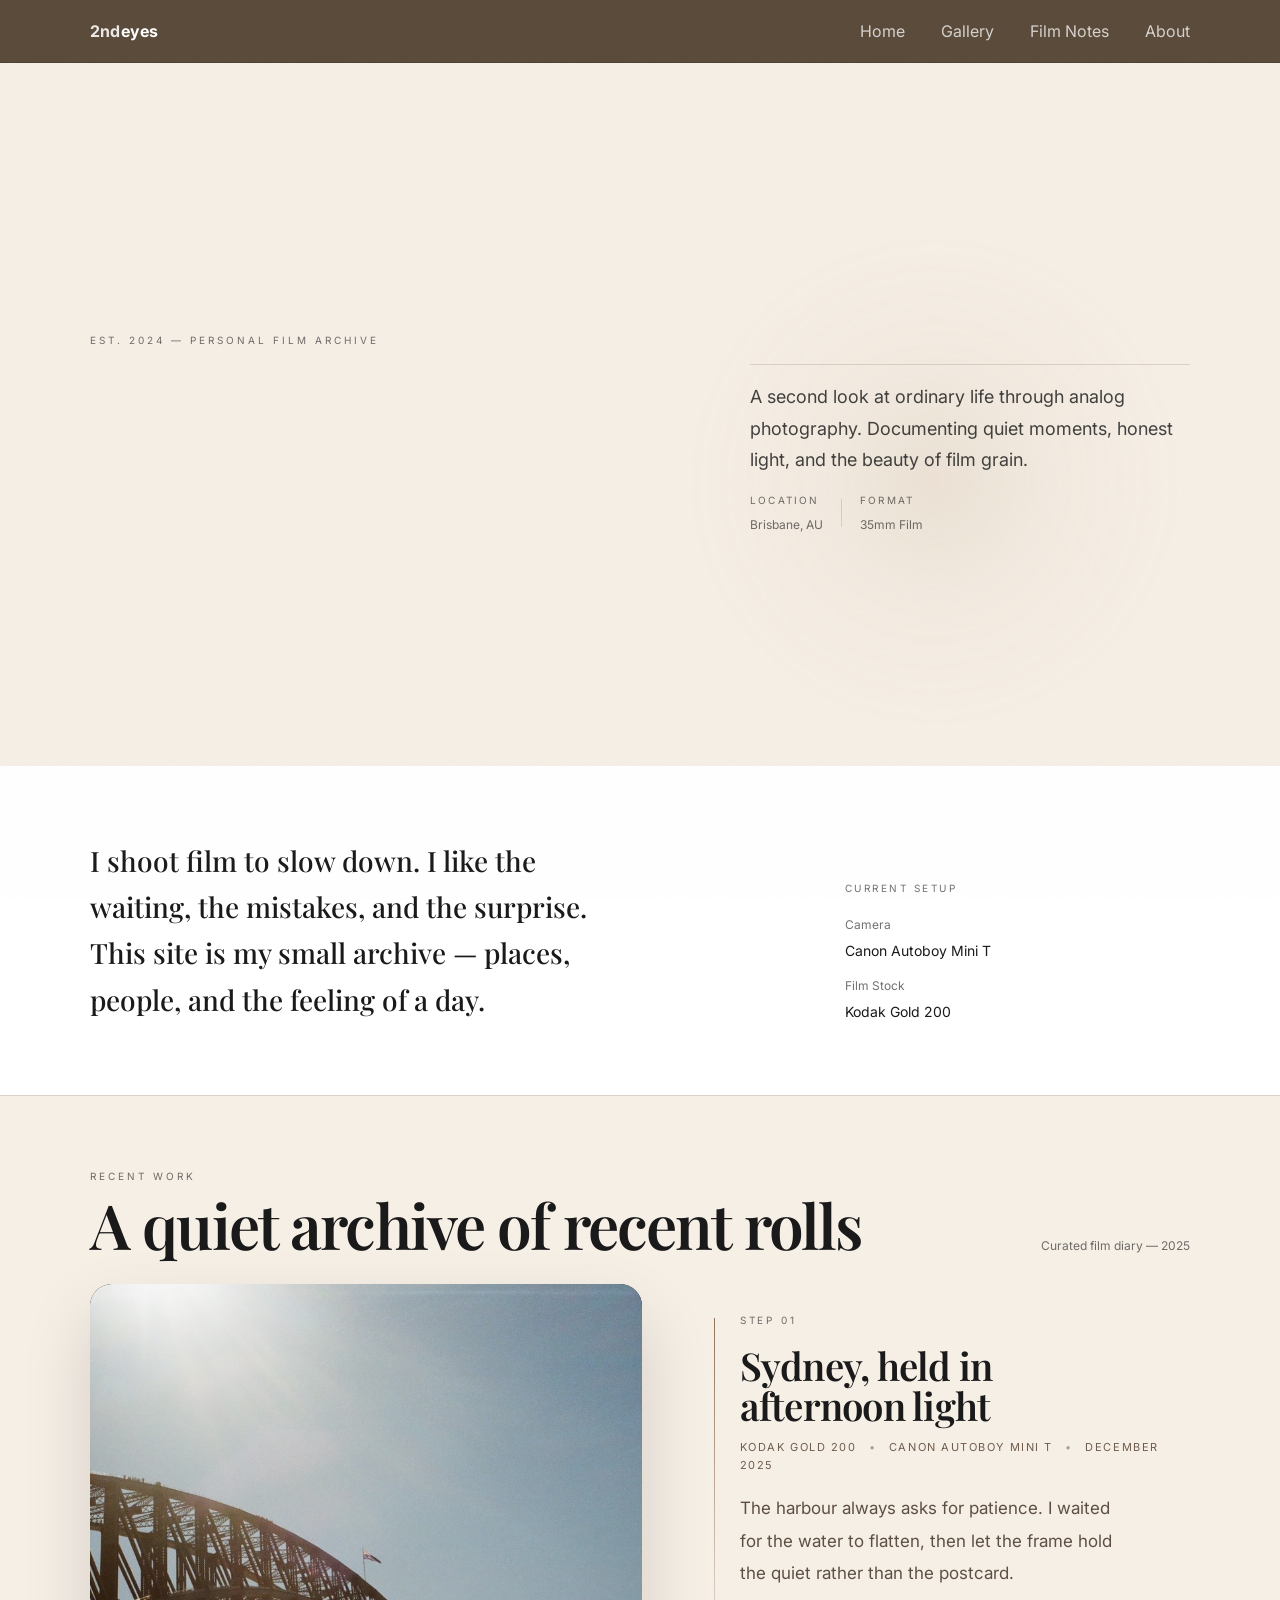
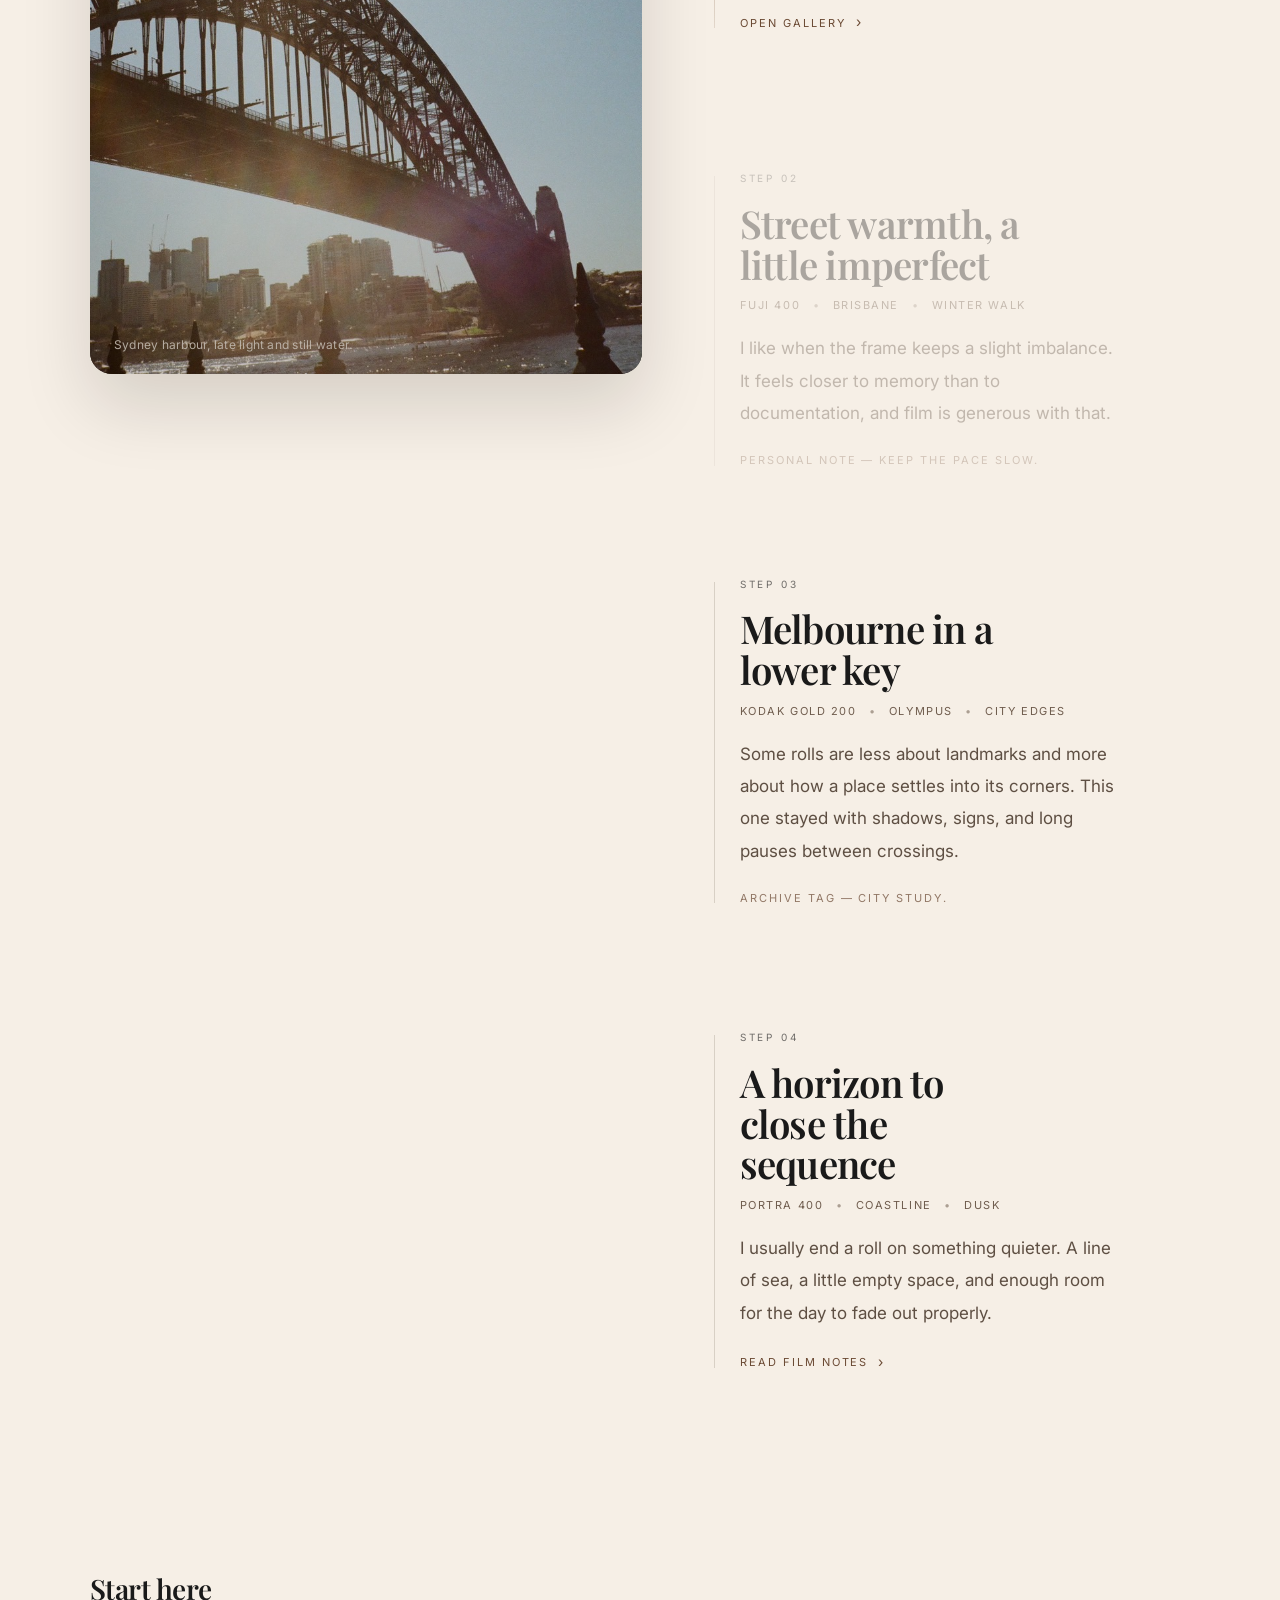
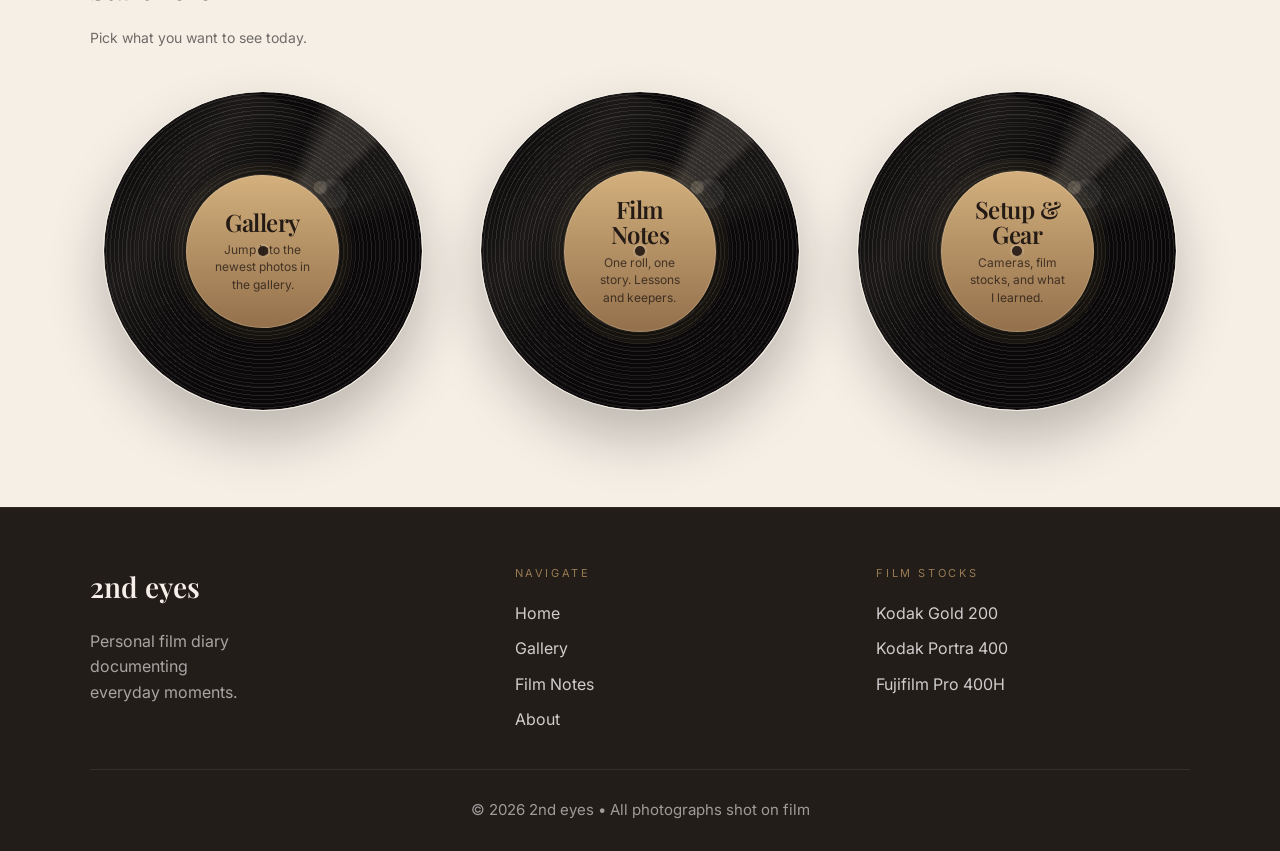
==== commit 921ff623: "Refine homepage storytelling and gallery lightbox" ====
--- a/index.html
+++ b/index.html
@@ -45,9 +45,9 @@
                         <p class="hero-kicker">
                             EST. 2024 — PERSONAL FILM ARCHIVE
                         </p>
-                        <h1 class="hero-title">
-                            2ND<br />
-                            EYES
+                        <h1 class="hero-title" data-hero-title>
+                            <span class="hero-title-line">2ND</span>
+                            <span class="hero-title-line">EYES</span>
                         </h1>
                     </div>
 
@@ -101,67 +101,139 @@
                 </div>
             </section>
 
-            <!-- FEATURED ROLL -->
-            <section class="home-featured">
+            <!-- RECENT WORK / STORY -->
+            <section class="home-featured" data-story-gallery>
                 <div class="container featured-inner">
                     <header class="featured-head">
                         <div>
-                            <p class="featured-kicker">FEATURED</p>
-                            <h2 class="featured-title">Sydney — quiet arvo</h2>
-                        </div>
-                        <p class="featured-date">Roll #12 — Dec 2025</p>
+                            <p class="featured-kicker">RECENT WORK</p>
+                            <h2 class="featured-title">A quiet archive of recent rolls</h2>
+                        </div>
+                        <p class="featured-date">Curated film diary — 2025</p>
                     </header>
 
-                    <div class="featured-body">
-                        <div class="featured-text">
-                            <div class="featured-toprule"></div>
-
-                            <p class="featured-spec">
-                                Kodak Gold 200 <span>•</span> Canon Autoboy
-                                <span>•</span> ISO 200
-                            </p>
-
-                            <p class="featured-desc">
-                                The afternoon light filtered through the
-                                harbour, casting long shadows across the Opera
-                                House. There’s something about Sydney in
-                                December — the warmth, the stillness between the
-                                city’s pulse.
-                            </p>
-
-                            <a
-                                class="featured-link"
-                                href="html/notes.html#roll-01"
+                    <div class="featured-story">
+                        <div class="featured-stage">
+                            <div class="featured-stage-inner">
+                                <figure
+                                    class="featured-stage-image is-active"
+                                    data-story-panel="0"
+                                >
+                                    <img
+                                        src="assets/sydney/IMG_2701.JPG"
+                                        alt="Sydney harbour light in late afternoon"
+                                    />
+                                    <figcaption>
+                                        Sydney harbour, late light and still water.
+                                    </figcaption>
+                                </figure>
+
+                                <figure class="featured-stage-image" data-story-panel="1">
+                                    <img
+                                        src="assets/IMG_9638.JPG"
+                                        alt="Street scene with warm film tones"
+                                    />
+                                    <figcaption>
+                                        The city at walking pace, grain and glow intact.
+                                    </figcaption>
+                                </figure>
+
+                                <figure class="featured-stage-image" data-story-panel="2">
+                                    <img
+                                        src="assets/melbourne/melb4.JPG"
+                                        alt="Melbourne urban frame on film"
+                                    />
+                                    <figcaption>
+                                        Melbourne shadows, held in a softer register.
+                                    </figcaption>
+                                </figure>
+
+                                <figure class="featured-stage-image" data-story-panel="3">
+                                    <img
+                                        src="assets/sea1.jpg"
+                                        alt="Sea horizon captured on film"
+                                    />
+                                    <figcaption>
+                                        A final frame where the horizon does most of the talking.
+                                    </figcaption>
+                                </figure>
+                            </div>
+                        </div>
+
+                        <div class="featured-steps" aria-label="Recent work story steps">
+                            <article
+                                class="featured-step is-active"
+                                data-story-step
+                                data-story-target="0"
                             >
-                                View full roll <span class="arrow">›</span>
-                            </a>
-                        </div>
-
-                        <div class="featured-grid">
-                            <a class="shot" href="html/gallery.html">
-                                <img
-                                    src="assets/sydney/IMG_2700.JPG"
-                                    alt="Sydney shot 1"
-                                />
-                            </a>
-                            <a class="shot" href="html/gallery.html">
-                                <img
-                                    src="assets/sydney/IMG_2701.JPG"
-                                    alt="Sydney shot 2"
-                                />
-                            </a>
-                            <a class="shot" href="html/gallery.html">
-                                <img
-                                    src="assets/syd1.jpg"
-                                    alt="Sydney shot 3"
-                                />
-                            </a>
-                            <a class="shot" href="html/gallery.html">
-                                <img
-                                    src="assets/river1.jpg"
-                                    alt="Sydney shot 4"
-                                />
-                            </a>
+                                <p class="featured-step-label">Step 01</p>
+                                <h3 class="featured-step-title">Sydney, held in afternoon light</h3>
+                                <p class="featured-step-meta">
+                                    Kodak Gold 200 <span>•</span> Canon Autoboy Mini T
+                                    <span>•</span> December 2025
+                                </p>
+                                <p class="featured-step-copy">
+                                    The harbour always asks for patience. I waited for the water to
+                                    flatten, then let the frame hold the quiet rather than the postcard.
+                                </p>
+                                <a class="featured-step-link" href="html/gallery.html">
+                                    Open gallery <span class="arrow">›</span>
+                                </a>
+                            </article>
+
+                            <article
+                                class="featured-step"
+                                data-story-step
+                                data-story-target="1"
+                            >
+                                <p class="featured-step-label">Step 02</p>
+                                <h3 class="featured-step-title">Street warmth, a little imperfect</h3>
+                                <p class="featured-step-meta">
+                                    Fuji 400 <span>•</span> Brisbane <span>•</span> Winter walk
+                                </p>
+                                <p class="featured-step-copy">
+                                    I like when the frame keeps a slight imbalance. It feels closer to
+                                    memory than to documentation, and film is generous with that.
+                                </p>
+                                <span class="featured-step-note">Personal note — keep the pace slow.</span>
+                            </article>
+
+                            <article
+                                class="featured-step"
+                                data-story-step
+                                data-story-target="2"
+                            >
+                                <p class="featured-step-label">Step 03</p>
+                                <h3 class="featured-step-title">Melbourne in a lower key</h3>
+                                <p class="featured-step-meta">
+                                    Kodak Gold 200 <span>•</span> Olympus <span>•</span> City edges
+                                </p>
+                                <p class="featured-step-copy">
+                                    Some rolls are less about landmarks and more about how a place
+                                    settles into its corners. This one stayed with shadows, signs,
+                                    and long pauses between crossings.
+                                </p>
+                                <span class="featured-step-note">Archive tag — city study.</span>
+                            </article>
+
+                            <article
+                                class="featured-step"
+                                data-story-step
+                                data-story-target="3"
+                            >
+                                <p class="featured-step-label">Step 04</p>
+                                <h3 class="featured-step-title">A horizon to close the sequence</h3>
+                                <p class="featured-step-meta">
+                                    Portra 400 <span>•</span> Coastline <span>•</span> Dusk
+                                </p>
+                                <p class="featured-step-copy">
+                                    I usually end a roll on something quieter. A line of sea, a little
+                                    empty space, and enough room for the day to fade out properly.
+                                </p>
+                                <a class="featured-step-link" href="html/notes.html">
+                                    Read film notes <span class="arrow">›</span>
+                                </a>
+                            </article>
                         </div>
                     </div>
                 </div>
@@ -262,6 +334,14 @@
             </div>
         </footer>
 
-        <script src="app.js"></script>
+        <script
+            src="https://cdn.jsdelivr.net/npm/gsap@3.12.7/dist/gsap.min.js"
+            defer
+        ></script>
+        <script
+            src="https://cdn.jsdelivr.net/npm/gsap@3.12.7/dist/ScrollTrigger.min.js"
+            defer
+        ></script>
+        <script src="app.js" defer></script>
     </body>
 </html>
--- a/css/pages/home.css
+++ b/css/pages/home.css
@@ -12,6 +12,11 @@
 
 .home-hero {
     padding: 92px 0 56px;
+    min-height: 78vh;
+    display: flex;
+    align-items: center;
+    position: relative;
+    overflow: clip;
 }
 
 .home-statement {
@@ -44,6 +49,8 @@
 /* HERO */
 .hero-left {
     grid-column: 1 / span 7;
+    perspective: 1600px;
+    transform-style: preserve-3d;
 }
 
 .hero-right {
@@ -69,10 +76,25 @@
     line-height: 0.9;
     letter-spacing: -0.03em;
     color: var(--text);
+    transform-style: preserve-3d;
+    transform-origin: 24% 58%;
+    will-change: transform, opacity, filter;
+    text-shadow:
+        0 1px 0 rgba(255, 247, 232, 0.12),
+        0 18px 36px rgba(35, 24, 18, 0.08);
+}
+
+.hero-title-line {
+    display: block;
+    line-height: 0.9;
+    transform-origin: 50% 100%;
+    will-change: transform, opacity;
 }
 
 .hero-rule {
     border-top: 1px solid var(--line);
+    transform-origin: left center;
+    will-change: transform, opacity;
 }
 
 .hero-lede {
@@ -84,11 +106,13 @@
     opacity: 0.82;
     line-height: 1.75;
     max-width: 44ch;
+    will-change: transform, opacity;
 }
 .hero-meta {
     display: flex;
     align-items: center;
     gap: 18px;
+    will-change: transform, opacity;
 }
 
 .hero-kicker,
@@ -201,78 +225,184 @@
     color: var(--muted);
 }
 
-.featured-text {
-    grid-column: 1 / span 5;
-    padding-top: 6px;
-}
-
-.featured-toprule {
-    border-top: 1px solid var(--line);
-    margin-bottom: 16px;
-}
-
-.featured-spec {
-    margin: 0 0 18px;
-    font-size: 12px;
-    color: var(--muted);
-}
-
-.featured-spec span {
-    opacity: 0.7;
-    padding: 0 8px;
-}
-.featured-desc {
-    margin: 0 0 22px;
-    font-family: var(--font-sans);
-    font-size: 17px;
-    line-height: 1.8;
-    color: var(--muted);
-    max-width: 42ch;
-}
-
-.featured-link {
-    display: inline-flex;
-    align-items: center;
-    gap: 10px;
-    font-size: 11px;
-    letter-spacing: 0.16em;
-    text-transform: uppercase;
-    color: var(--accent);
-    border-bottom: 1px solid rgba(107, 74, 52, 0.55);
-    padding-bottom: 6px;
-    text-decoration: none;
-}
-
-.featured-link:hover {
-    color: var(--text);
-    border-bottom-color: var(--text);
-}
-
-.featured-link .arrow {
-    font-size: 14px;
-    transform: translateY(-1px);
-}
-
-.featured-grid {
-    grid-column: 6 / span 7;
+.featured-story {
     display: grid;
-    grid-template-columns: repeat(2, 1fr);
-    gap: 14px;
-}
-
-.shot {
-    display: block;
-    background: #1a1a1a;
-    border: 1px solid var(--line);
+    grid-template-columns: minmax(0, 0.95fr) minmax(0, 0.82fr);
+    gap: 72px;
+    align-items: start;
+}
+
+.featured-stage {
+    position: sticky;
+    top: 108px;
+}
+
+.featured-stage-inner {
+    position: relative;
+    aspect-ratio: 4 / 5;
+    border-radius: 22px;
     overflow: hidden;
-    aspect-ratio: 3 / 4;
-}
-
-.shot img {
+    background: #161210;
+    box-shadow:
+        0 32px 70px rgba(19, 13, 10, 0.14),
+        inset 0 0 0 1px rgba(70, 53, 39, 0.16);
+}
+
+.featured-stage-inner::before {
+    content: "";
+    position: absolute;
+    inset: 0;
+    background:
+        linear-gradient(180deg, rgba(21, 16, 13, 0.04), rgba(21, 16, 13, 0.24)),
+        radial-gradient(circle at 22% 18%, rgba(255, 247, 233, 0.12), transparent 24%);
+    pointer-events: none;
+    z-index: 3;
+}
+
+.featured-stage-image {
+    position: absolute;
+    inset: 0;
+    margin: 0;
+    opacity: 0;
+    transform: scale(1.03);
+    transition:
+        opacity 520ms ease,
+        transform 800ms ease;
+}
+
+.featured-stage-image.is-active {
+    opacity: 1;
+    transform: scale(1);
+}
+
+.featured-stage-image img {
     width: 100%;
     height: 100%;
     object-fit: cover;
     display: block;
+}
+
+.featured-stage-image figcaption {
+    position: absolute;
+    left: 24px;
+    bottom: 20px;
+    right: 24px;
+    margin: 0;
+    font-family: var(--font-sans);
+    font-size: 12px;
+    line-height: 1.5;
+    color: rgba(248, 239, 227, 0.88);
+    letter-spacing: 0.02em;
+    z-index: 4;
+}
+
+.featured-steps {
+    display: grid;
+    gap: 120px;
+    padding: 28px 0 48px;
+}
+
+.featured-step {
+    position: relative;
+    padding-left: 26px;
+    opacity: 0.34;
+    transform: translateY(16px);
+    transition:
+        opacity 320ms ease,
+        transform 420ms ease;
+}
+
+.featured-step::before {
+    content: "";
+    position: absolute;
+    left: 0;
+    top: 6px;
+    width: 1px;
+    height: calc(100% - 12px);
+    background: rgba(86, 67, 52, 0.18);
+}
+
+.featured-step.is-active {
+    opacity: 1;
+    transform: translateY(0);
+}
+
+.featured-step.is-active::before {
+    background: linear-gradient(
+        180deg,
+        rgba(124, 88, 58, 0.82) 0%,
+        rgba(124, 88, 58, 0.16) 100%
+    );
+}
+
+.featured-step-label {
+    margin: 0 0 16px;
+    font-family: var(--font-sans);
+    font-size: 10px;
+    letter-spacing: 0.28em;
+    text-transform: uppercase;
+    color: var(--muted);
+}
+
+.featured-step-title {
+    margin: 0 0 12px;
+    font-family: var(--font-serif);
+    font-size: clamp(30px, 3vw, 44px);
+    font-weight: 600;
+    line-height: 1.06;
+    letter-spacing: -0.02em;
+    color: var(--text);
+    max-width: 12ch;
+}
+
+.featured-step-meta {
+    margin: 0 0 18px;
+    font-family: var(--font-sans);
+    font-size: 11px;
+    letter-spacing: 0.14em;
+    text-transform: uppercase;
+    color: rgba(97, 77, 61, 0.9);
+}
+
+.featured-step-meta span {
+    padding: 0 8px;
+    opacity: 0.55;
+}
+
+.featured-step-copy {
+    margin: 0;
+    max-width: 34ch;
+    font-family: var(--font-sans);
+    font-size: 17px;
+    line-height: 1.9;
+    color: rgba(69, 52, 40, 0.86);
+}
+
+.featured-step-note,
+.featured-step-link {
+    display: inline-flex;
+    align-items: center;
+    gap: 10px;
+    margin-top: 22px;
+    font-family: var(--font-sans);
+    font-size: 11px;
+    letter-spacing: 0.18em;
+    text-transform: uppercase;
+    color: var(--accent);
+    text-decoration: none;
+}
+
+.featured-step-link .arrow {
+    font-size: 14px;
+    transform: translateY(-1px);
+}
+
+.featured-step-link:hover {
+    color: var(--text);
+}
+
+.featured-step-note {
+    color: rgba(107, 74, 52, 0.72);
 }
 
 /* START LIST */
@@ -463,14 +593,13 @@
     .hero-left,
     .hero-right,
     .statement-left,
-    .statement-right,
-    .featured-text,
-    .featured-grid {
+    .statement-right {
         grid-column: 1 / -1;
     }
 
     .home-hero {
         padding: 72px 0 48px;
+        min-height: auto;
     }
 
     .hero-title {
@@ -483,6 +612,32 @@
 
     .featured-title {
         font-size: 42px;
+    }
+
+    .featured-story {
+        grid-template-columns: 1fr;
+        gap: 28px;
+    }
+
+    .featured-stage {
+        position: relative;
+        top: auto;
+    }
+
+    .featured-stage-inner {
+        aspect-ratio: 4 / 4.6;
+        border-radius: 18px;
+    }
+
+    .featured-steps {
+        gap: 44px;
+        padding: 0;
+    }
+
+    .featured-step {
+        opacity: 1;
+        transform: none;
+        padding-left: 18px;
     }
 
     .start-list {
@@ -499,6 +654,27 @@
     align-items: start;
 }
 
+@media (min-width: 901px) {
+    .home-hero::before {
+        content: "";
+        position: absolute;
+        inset: auto 8% 6% auto;
+        width: 38vw;
+        height: 38vw;
+        max-width: 520px;
+        max-height: 520px;
+        border-radius: 50%;
+        background: radial-gradient(
+            circle,
+            rgba(159, 124, 82, 0.12) 0%,
+            rgba(159, 124, 82, 0.04) 34%,
+            rgba(159, 124, 82, 0) 72%
+        );
+        pointer-events: none;
+        filter: blur(10px);
+    }
+}
+
 
 /* Start item hover polish */
 .start-item:hover {
@@ -533,6 +709,11 @@
 }
 
 @media (prefers-reduced-motion: reduce) {
+    .hero-title,
+    .hero-title-line,
+    .hero-rule,
+    .hero-lede,
+    .hero-meta,
     .start-item,
     .vinyl-surface,
     .start-item::after {
